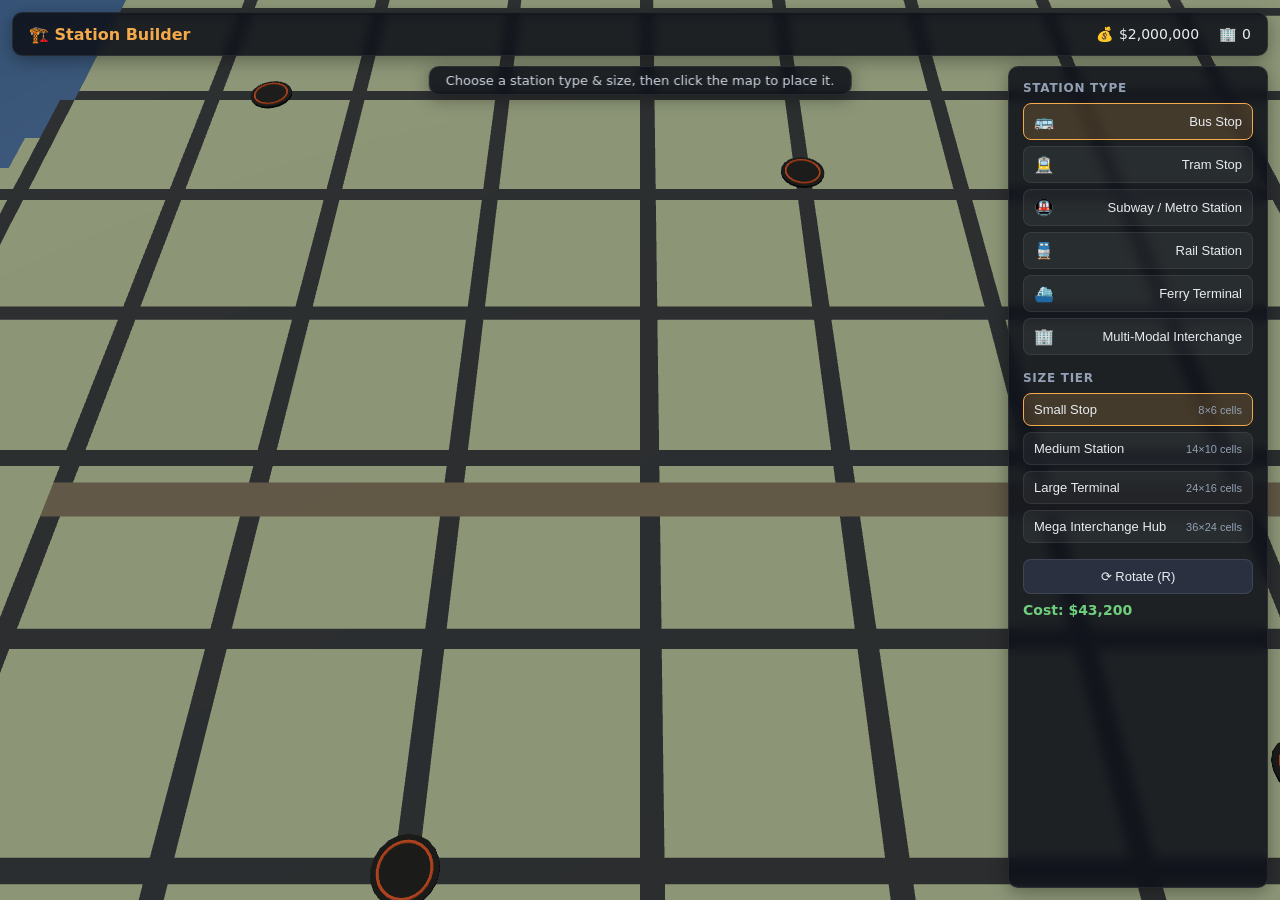
==== station-builder/index.html @ 558056a8 "Add Phase 1 of standalone 3D station builder: placement & footprint New standalone tool at /station-" ====
<!DOCTYPE html>
<html lang="en">
<head>
<meta charset="UTF-8" />
<meta name="viewport" content="width=device-width, initial-scale=1.0" />
<title>Station Builder</title>
<link rel="stylesheet" href="css/style.css" />
<link rel="icon" href="data:,">
<script type="importmap">
{
  "imports": {
    "three": "../js/vendor/three/three.module.js",
    "three/addons/": "../js/vendor/three/examples/jsm/"
  }
}
</script>
</head>
<body>

  <div id="app">
    <canvas id="viewport"></canvas>

    <div id="topbar" class="hud">
      <div class="topbar-group brand">
        <span class="brand-title">🏗️ Station Builder</span>
      </div>
      <div class="topbar-group stats">
        <div class="stat" title="Budget">💰 <span id="stat-budget">$0</span></div>
        <div class="stat" title="Stations built">🏢 <span id="stat-station-count">0</span></div>
      </div>
    </div>

    <div id="hint-banner" class="hud"></div>

    <div id="toolbar" class="hud">
      <div class="toolbar-section">
        <h3>Station Type</h3>
        <div id="type-list" class="picker-list"></div>
      </div>
      <div class="toolbar-section">
        <h3>Size Tier</h3>
        <div id="tier-list" class="picker-list"></div>
      </div>
      <div class="toolbar-section">
        <button id="btn-rotate" class="action-btn">⟳ Rotate (R)</button>
        <div id="cost-label" class="cost-label">Cost: $0</div>
      </div>
    </div>

    <div id="toast-container"></div>
  </div>

  <script type="module" src="js/main.js"></script>
</body>
</html>
---- station-builder/css/style.css ----
* { box-sizing: border-box; }
html, body {
  margin: 0; padding: 0; width: 100%; height: 100%; overflow: hidden;
  font-family: 'Segoe UI', 'Trebuchet MS', system-ui, sans-serif;
  background: #0b0e14; color: #e8ecf1;
}

#app { position: relative; width: 100vw; height: 100vh; }
#viewport { position: absolute; inset: 0; display: block; }

.hud {
  position: absolute;
  background: rgba(14, 18, 26, 0.88);
  border: 1px solid rgba(255,255,255,0.08);
  border-radius: 10px;
  backdrop-filter: blur(6px);
  box-shadow: 0 4px 18px rgba(0,0,0,0.35);
}

#topbar {
  top: 12px; left: 12px; right: 12px;
  display: flex; align-items: center; justify-content: space-between;
  padding: 8px 16px; height: 44px;
}
.brand-title { font-weight: 700; font-size: 16px; color: #f4a94a; }
.topbar-group.stats { display: flex; gap: 20px; }
.stat { font-size: 14px; display: flex; align-items: center; gap: 6px; }

#hint-banner {
  top: 66px; left: 50%; transform: translateX(-50%);
  padding: 6px 16px; font-size: 13px; color: #cfd6e2;
  white-space: nowrap;
}

#toolbar {
  top: 66px; right: 12px; bottom: 12px; width: 260px;
  padding: 14px; overflow-y: auto;
  display: flex; flex-direction: column; gap: 16px;
}
.toolbar-section h3 {
  margin: 0 0 8px; font-size: 12px; text-transform: uppercase;
  letter-spacing: 0.06em; color: #93a0b4;
}
.picker-list { display: flex; flex-direction: column; gap: 6px; }
.picker-btn {
  display: flex; align-items: center; justify-content: space-between; gap: 8px;
  background: rgba(255,255,255,0.05); border: 1px solid rgba(255,255,255,0.08);
  color: #e8ecf1; padding: 8px 10px; border-radius: 8px; cursor: pointer;
  font-size: 13px; text-align: left;
}
.picker-btn:hover { background: rgba(255,255,255,0.1); }
.picker-btn.active { border-color: #f4a94a; background: rgba(244, 169, 74, 0.18); }
.picker-icon { font-size: 16px; }
.picker-sub { font-size: 11px; color: #93a0b4; }

.action-btn {
  width: 100%; background: #2a3040; border: 1px solid rgba(255,255,255,0.1);
  color: #e8ecf1; padding: 9px 10px; border-radius: 8px; cursor: pointer;
  font-size: 13px; margin-bottom: 8px;
}
.action-btn:hover { background: #333b4e; }

.cost-label { font-size: 14px; font-weight: 600; color: #6fcf7c; }
.cost-label.cost-bad { color: #e0704f; }

#toast-container {
  position: absolute; top: 110px; left: 50%; transform: translateX(-50%);
  display: flex; flex-direction: column; align-items: center; gap: 6px;
  pointer-events: none; z-index: 50;
}
.toast {
  background: rgba(20, 24, 32, 0.95); border: 1px solid rgba(255,255,255,0.15);
  padding: 8px 16px; border-radius: 8px; font-size: 13px;
  box-shadow: 0 4px 14px rgba(0,0,0,0.4);
}
.toast.warn { border-color: #e0704f; color: #ffb199; }
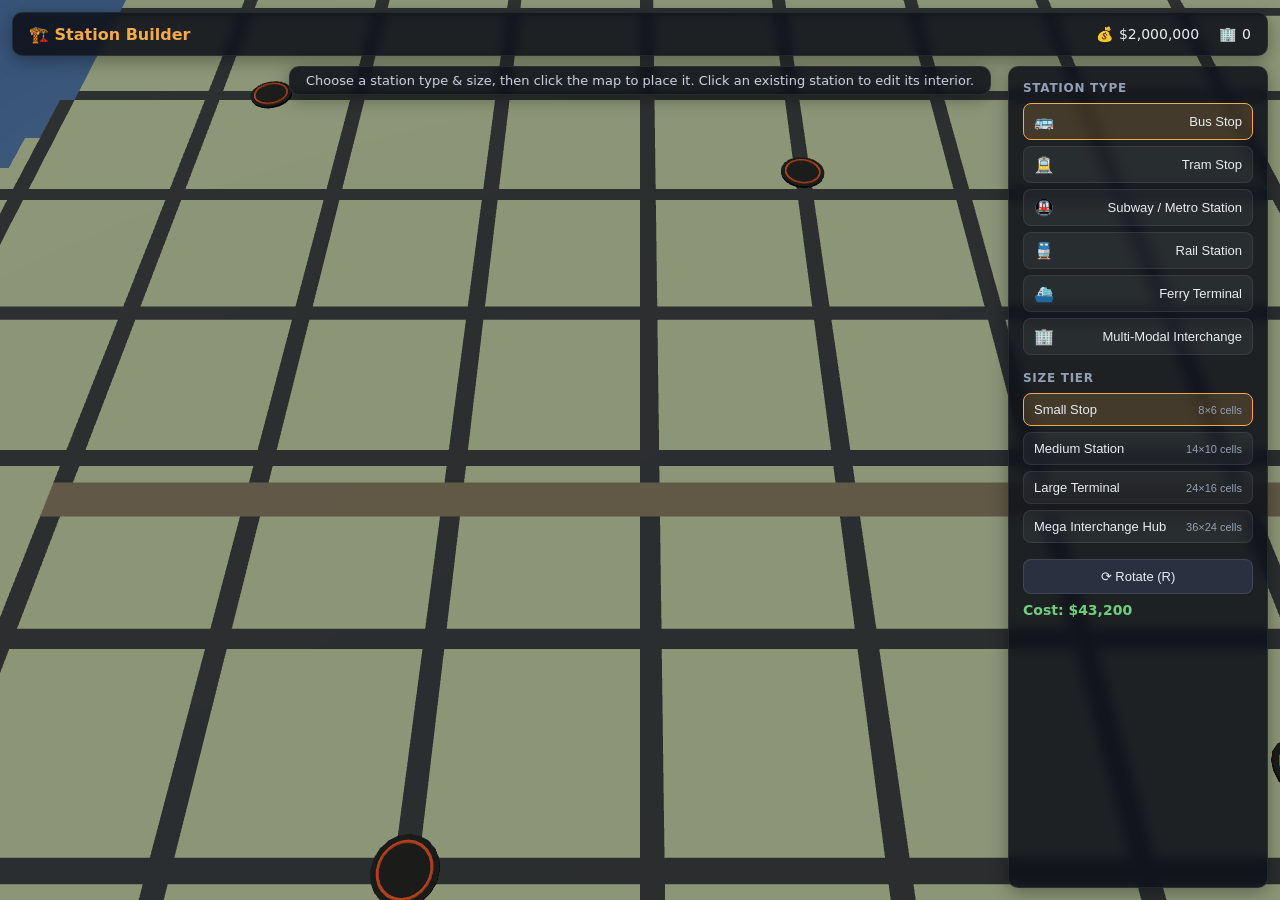
==== commit e4e7e474: "Add Phase 2 of station builder: grid-based interior layout editor Click any placed station to open a" ====
--- a/station-builder/index.html
+++ b/station-builder/index.html
@@ -48,6 +48,18 @@
     </div>
 
     <div id="toast-container"></div>
+
+    <!-- Layout editor: full-screen overlay shown when a station is selected -->
+    <div id="editor-overlay" class="hidden">
+      <div id="editor-topbar" class="hud">
+        <button id="btn-editor-back" class="action-btn small">← Back to Map</button>
+        <span id="editor-station-name">Station</span>
+        <div id="editor-level-tabs"></div>
+      </div>
+      <canvas id="layout-canvas"></canvas>
+      <div id="editor-palette" class="hud"></div>
+      <div id="editor-stats" class="hud"></div>
+    </div>
   </div>
 
   <script type="module" src="js/main.js"></script>
--- a/station-builder/css/style.css
+++ b/station-builder/css/style.css
@@ -74,3 +74,70 @@
   box-shadow: 0 4px 14px rgba(0,0,0,0.4);
 }
 .toast.warn { border-color: #e0704f; color: #ffb199; }
+
+/* ---------------- Layout editor ---------------- */
+
+#editor-overlay {
+  position: absolute; inset: 0; background: #10131a; z-index: 100;
+}
+#editor-overlay.hidden { display: none; }
+
+#editor-topbar {
+  top: 12px; left: 12px; right: 12px;
+  display: flex; align-items: center; gap: 16px;
+  padding: 8px 16px; height: 44px;
+}
+.action-btn.small { width: auto; margin: 0; padding: 7px 12px; font-size: 12px; }
+#editor-station-name { font-weight: 700; color: #f4a94a; white-space: nowrap; }
+#editor-level-tabs { display: flex; gap: 6px; flex: 1; }
+.level-tab {
+  background: rgba(255,255,255,0.05); border: 1px solid rgba(255,255,255,0.08);
+  color: #e8ecf1; padding: 6px 12px; border-radius: 7px; cursor: pointer; font-size: 12px;
+}
+.level-tab.active { border-color: #f4a94a; background: rgba(244, 169, 74, 0.18); }
+.level-tab.add-level { color: #9fd18f; border-style: dashed; }
+
+#layout-canvas {
+  position: absolute; top: 66px; left: 300px; right: 300px; bottom: 12px;
+  width: calc(100% - 612px); height: calc(100% - 78px);
+  background: #181c24; border-radius: 10px;
+  border: 1px solid rgba(255,255,255,0.08);
+}
+
+#editor-palette {
+  top: 66px; left: 12px; width: 276px; bottom: 12px;
+  padding: 14px; overflow-y: auto;
+  display: flex; flex-direction: column; gap: 6px;
+}
+.palette-btn {
+  display: flex; align-items: center; gap: 8px;
+  background: rgba(255,255,255,0.05); border: 1px solid rgba(255,255,255,0.08);
+  color: #e8ecf1; padding: 8px 10px; border-radius: 8px; cursor: pointer;
+  font-size: 13px; text-align: left;
+}
+.palette-btn:hover { background: rgba(255,255,255,0.1); }
+.palette-btn.active { border-color: #f4a94a; background: rgba(244, 169, 74, 0.18); }
+.palette-swatch { width: 14px; height: 14px; border-radius: 3px; flex-shrink: 0; }
+.palette-name { flex: 1; }
+.palette-cost { font-size: 11px; color: #93a0b4; }
+
+#editor-stats {
+  top: 66px; right: 12px; width: 276px; bottom: 12px;
+  padding: 14px; overflow-y: auto;
+}
+#editor-stats h3 {
+  margin: 0 0 8px; font-size: 12px; text-transform: uppercase;
+  letter-spacing: 0.06em; color: #93a0b4;
+}
+.stat-row {
+  display: flex; justify-content: space-between; align-items: center;
+  font-size: 13px; padding: 5px 0; border-bottom: 1px solid rgba(255,255,255,0.06);
+}
+.stat-row .stat-val { font-weight: 600; }
+.stat-row .stat-val.bad { color: #e0704f; }
+.stat-row .stat-val.good { color: #6fcf7c; }
+.warning-list { margin-top: 10px; display: flex; flex-direction: column; gap: 6px; }
+.warning-item {
+  font-size: 12px; color: #ffb199; background: rgba(224, 112, 79, 0.12);
+  border: 1px solid rgba(224, 112, 79, 0.3); border-radius: 6px; padding: 6px 8px;
+}
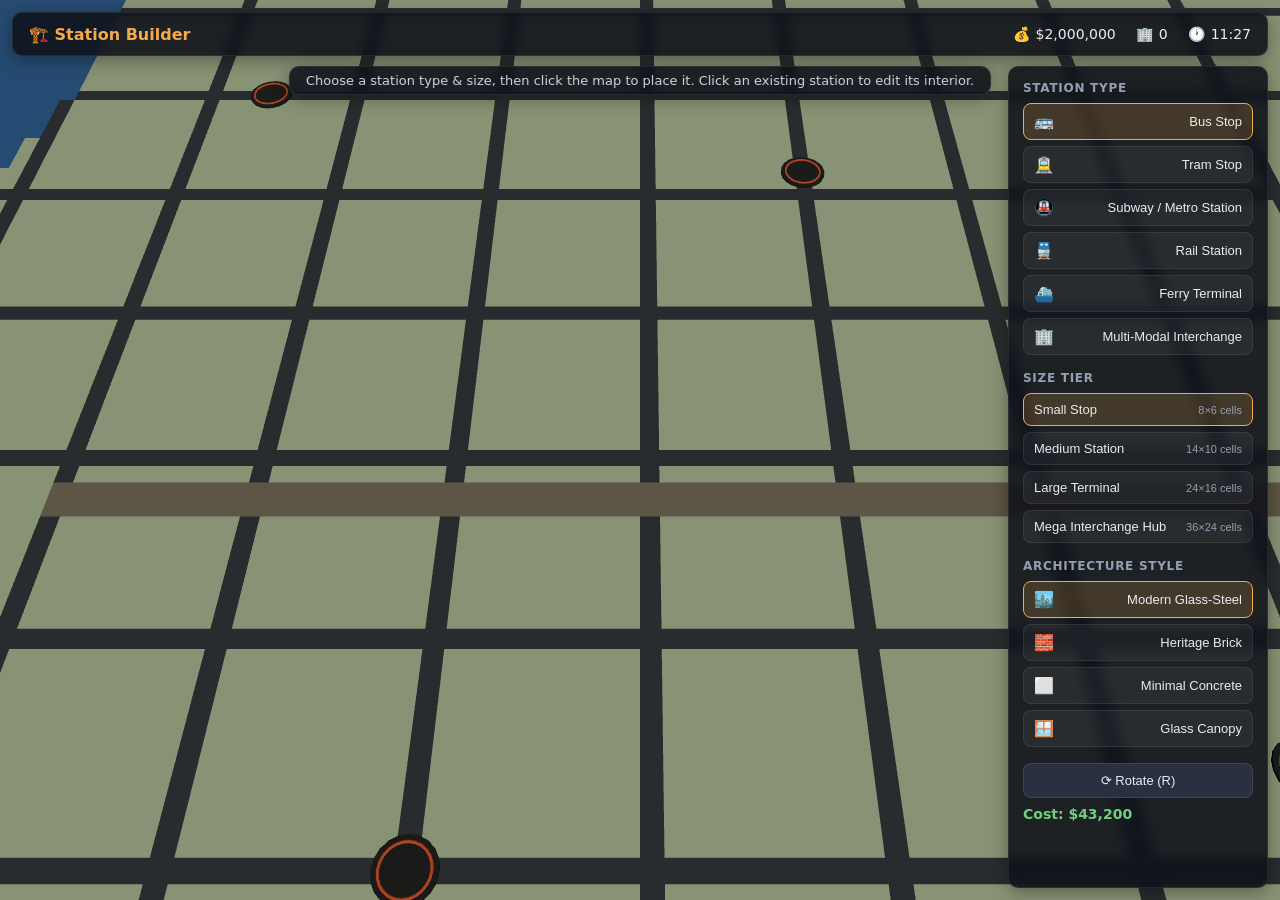
==== commit 32be6fca: "Add Phase 7 of station builder: architecture styles, landscaping, day/night Adds a selectable archit" ====
--- a/station-builder/index.html
+++ b/station-builder/index.html
@@ -27,6 +27,7 @@
       <div class="topbar-group stats">
         <div class="stat" title="Budget">💰 <span id="stat-budget">$0</span></div>
         <div class="stat" title="Stations built">🏢 <span id="stat-station-count">0</span></div>
+        <div class="stat" title="Time of day">🕐 <span id="stat-time">--:--</span></div>
       </div>
     </div>
 
@@ -42,6 +43,10 @@
         <div id="tier-list" class="picker-list"></div>
       </div>
       <div class="toolbar-section">
+        <h3>Architecture Style</h3>
+        <div id="style-list" class="picker-list"></div>
+      </div>
+      <div class="toolbar-section">
         <button id="btn-rotate" class="action-btn">⟳ Rotate (R)</button>
         <div id="cost-label" class="cost-label">Cost: $0</div>
       </div>
@@ -55,10 +60,49 @@
         <button id="btn-editor-back" class="action-btn small">← Back to Map</button>
         <span id="editor-station-name">Station</span>
         <div id="editor-level-tabs"></div>
+        <button id="btn-upgrade-tier" class="action-btn small upgrade hidden">⬆️ Upgrade</button>
+        <button id="btn-walk-mode" class="action-btn small walk">🚶 Walk Mode</button>
       </div>
       <canvas id="layout-canvas"></canvas>
-      <div id="editor-palette" class="hud"></div>
+      <div id="editor-palette" class="hud">
+        <div class="template-actions">
+          <button id="btn-save-template" class="action-btn small">💾 Save as Template</button>
+          <button id="btn-load-template" class="action-btn small">📂 Load Template</button>
+        </div>
+        <h3>Place</h3>
+        <div id="palette-list"></div>
+      </div>
       <div id="editor-stats" class="hud"></div>
+    </div>
+
+    <!-- Walk mode: minimal HUD shown over the 3D viewport while walking -->
+    <div id="walkmode-hud" class="hud hidden">
+      <span id="walkmode-hint">WASD to move, mouse to look (click to lock cursor), E/Q to use stairs/escalators/elevators, Esc to exit.</span>
+      <button id="btn-walkmode-back" class="action-btn small">← Back to Editor</button>
+    </div>
+
+    <!-- Template gallery: browse/apply/delete saved layouts for this station type -->
+    <div id="template-gallery-overlay" class="modal-overlay hidden">
+      <div class="modal-panel gallery-panel">
+        <div class="modal-header">
+          <h2>📂 Station Templates</h2>
+          <button id="btn-gallery-close" class="action-btn small">✕ Close</button>
+        </div>
+        <div id="template-gallery-empty" class="gallery-empty hidden">No saved templates for this station type yet - build a layout you like, then use "Save as Template".</div>
+        <div id="template-gallery-grid" class="gallery-grid"></div>
+      </div>
+    </div>
+
+    <!-- Save-as-template naming prompt -->
+    <div id="template-name-modal" class="modal-overlay hidden">
+      <div class="modal-panel name-modal-panel">
+        <h2>💾 Save as Template</h2>
+        <input id="template-name-input" type="text" maxlength="40" placeholder="Template name" />
+        <div class="modal-actions">
+          <button id="btn-template-name-cancel" class="action-btn small">Cancel</button>
+          <button id="btn-template-name-save" class="action-btn small upgrade">Save</button>
+        </div>
+      </div>
     </div>
   </div>
 
--- a/station-builder/css/style.css
+++ b/station-builder/css/style.css
@@ -7,6 +7,8 @@
 
 #app { position: relative; width: 100vw; height: 100vh; }
 #viewport { position: absolute; inset: 0; display: block; }
+
+.hidden { display: none !important; }
 
 .hud {
   position: absolute;
@@ -80,7 +82,6 @@
 #editor-overlay {
   position: absolute; inset: 0; background: #10131a; z-index: 100;
 }
-#editor-overlay.hidden { display: none; }
 
 #editor-topbar {
   top: 12px; left: 12px; right: 12px;
@@ -96,6 +97,11 @@
 }
 .level-tab.active { border-color: #f4a94a; background: rgba(244, 169, 74, 0.18); }
 .level-tab.add-level { color: #9fd18f; border-style: dashed; }
+.level-tab-wrap { display: flex; flex-direction: column; gap: 3px; align-items: stretch; }
+.level-mode-select {
+  background: rgba(255,255,255,0.05); border: 1px solid rgba(255,255,255,0.08);
+  color: #cfd6e2; font-size: 10px; border-radius: 5px; padding: 2px 4px;
+}
 
 #layout-canvas {
   position: absolute; top: 66px; left: 300px; right: 300px; bottom: 12px;
@@ -141,3 +147,56 @@
   font-size: 12px; color: #ffb199; background: rgba(224, 112, 79, 0.12);
   border: 1px solid rgba(224, 112, 79, 0.3); border-radius: 6px; padding: 6px 8px;
 }
+
+.action-btn.walk { width: auto; margin: 0 0 0 auto; padding: 7px 12px; font-size: 12px; background: #2f4a34; }
+.action-btn.walk:hover { background: #3a5b40; }
+.action-btn.upgrade { width: auto; margin: 0; padding: 7px 12px; font-size: 12px; background: #4a3a6b; white-space: nowrap; }
+.action-btn.upgrade:hover { background: #5b4a80; }
+
+#walkmode-hud {
+  top: 12px; left: 50%; transform: translateX(-50%);
+  padding: 8px 16px; display: flex; align-items: center; gap: 16px;
+  font-size: 13px; color: #cfd6e2; white-space: nowrap;
+}
+
+/* ---------------- Templates & gallery (Phase 6) ---------------- */
+
+.template-actions { display: flex; flex-direction: column; gap: 6px; margin-bottom: 12px; }
+
+.modal-overlay {
+  position: absolute; inset: 0; z-index: 200;
+  background: rgba(5, 7, 11, 0.72);
+  display: flex; align-items: center; justify-content: center;
+}
+.modal-panel {
+  background: rgba(20, 24, 32, 0.98); border: 1px solid rgba(255,255,255,0.12);
+  border-radius: 12px; box-shadow: 0 12px 40px rgba(0,0,0,0.5);
+  padding: 20px; max-width: 90vw;
+}
+.modal-header { display: flex; align-items: center; justify-content: space-between; margin-bottom: 14px; gap: 16px; }
+.modal-header h2 { margin: 0; font-size: 16px; color: #f4a94a; }
+
+.gallery-panel { width: 760px; max-height: 82vh; display: flex; flex-direction: column; }
+.gallery-empty { color: #93a0b4; font-size: 13px; padding: 20px 0; text-align: center; }
+.gallery-grid {
+  display: grid; grid-template-columns: repeat(auto-fill, minmax(210px, 1fr));
+  gap: 12px; overflow-y: auto; padding-right: 4px;
+}
+.template-card {
+  background: rgba(255,255,255,0.04); border: 1px solid rgba(255,255,255,0.08);
+  border-radius: 10px; padding: 10px; display: flex; flex-direction: column; gap: 8px;
+}
+.template-thumb { width: 100%; height: 80px; border-radius: 6px; display: block; background: #181c24; }
+.template-name { font-weight: 600; font-size: 13px; }
+.template-sub, .template-stat { font-size: 11px; color: #93a0b4; }
+.template-card-actions { display: flex; gap: 6px; margin-top: auto; }
+.template-card-actions .action-btn { flex: 1; margin: 0; }
+.template-card-actions .action-btn:disabled { opacity: 0.45; cursor: not-allowed; }
+
+.name-modal-panel { width: 320px; }
+.name-modal-panel h2 { margin: 0 0 12px; font-size: 15px; color: #f4a94a; }
+#template-name-input {
+  width: 100%; background: rgba(255,255,255,0.05); border: 1px solid rgba(255,255,255,0.12);
+  color: #e8ecf1; padding: 8px 10px; border-radius: 7px; font-size: 13px; margin-bottom: 14px;
+}
+.modal-actions { display: flex; justify-content: flex-end; gap: 8px; }
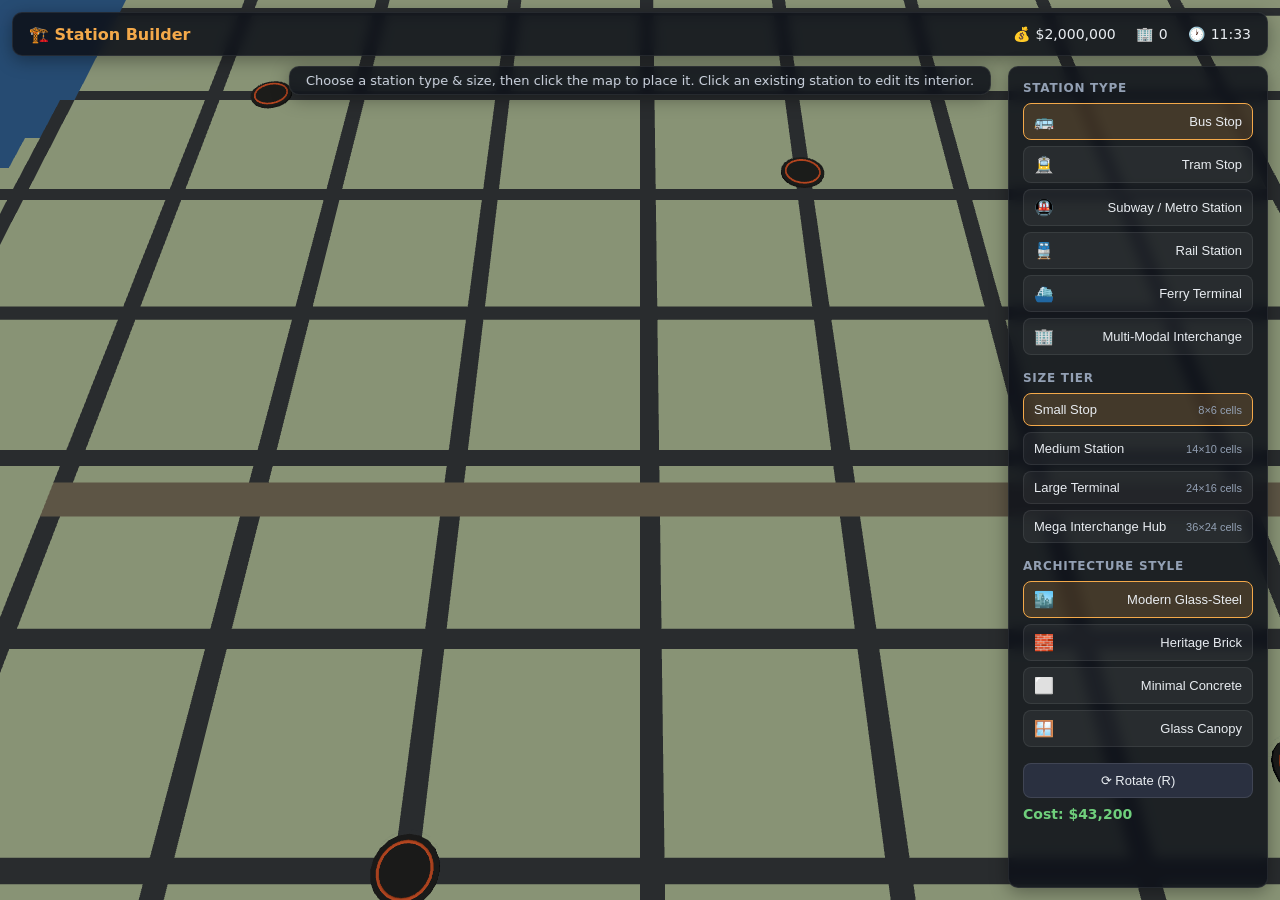
==== commit 5734e9b8: "Add in-game Station Designer bridging the standalone station-builder concepts (Part C1-C6) Ports the" ====
--- a/station-builder/index.html
+++ b/station-builder/index.html
@@ -3,6 +3,12 @@
 <head>
 <meta charset="UTF-8" />
 <meta name="viewport" content="width=device-width, initial-scale=1.0" />
+<!-- Standalone prototype: station design/placement is now available directly
+     in the main game (see js/stations/) via the "Design Station" button, so
+     stations built there drive the real economy/passenger simulation. This
+     tool remains a free-standing sandbox for the fuller 3D layout editor,
+     walk mode, and architecture/furniture/landscaping detail this bridge
+     doesn't (yet) port over. -->
 <title>Station Builder</title>
 <link rel="stylesheet" href="css/style.css" />
 <link rel="icon" href="data:,">
